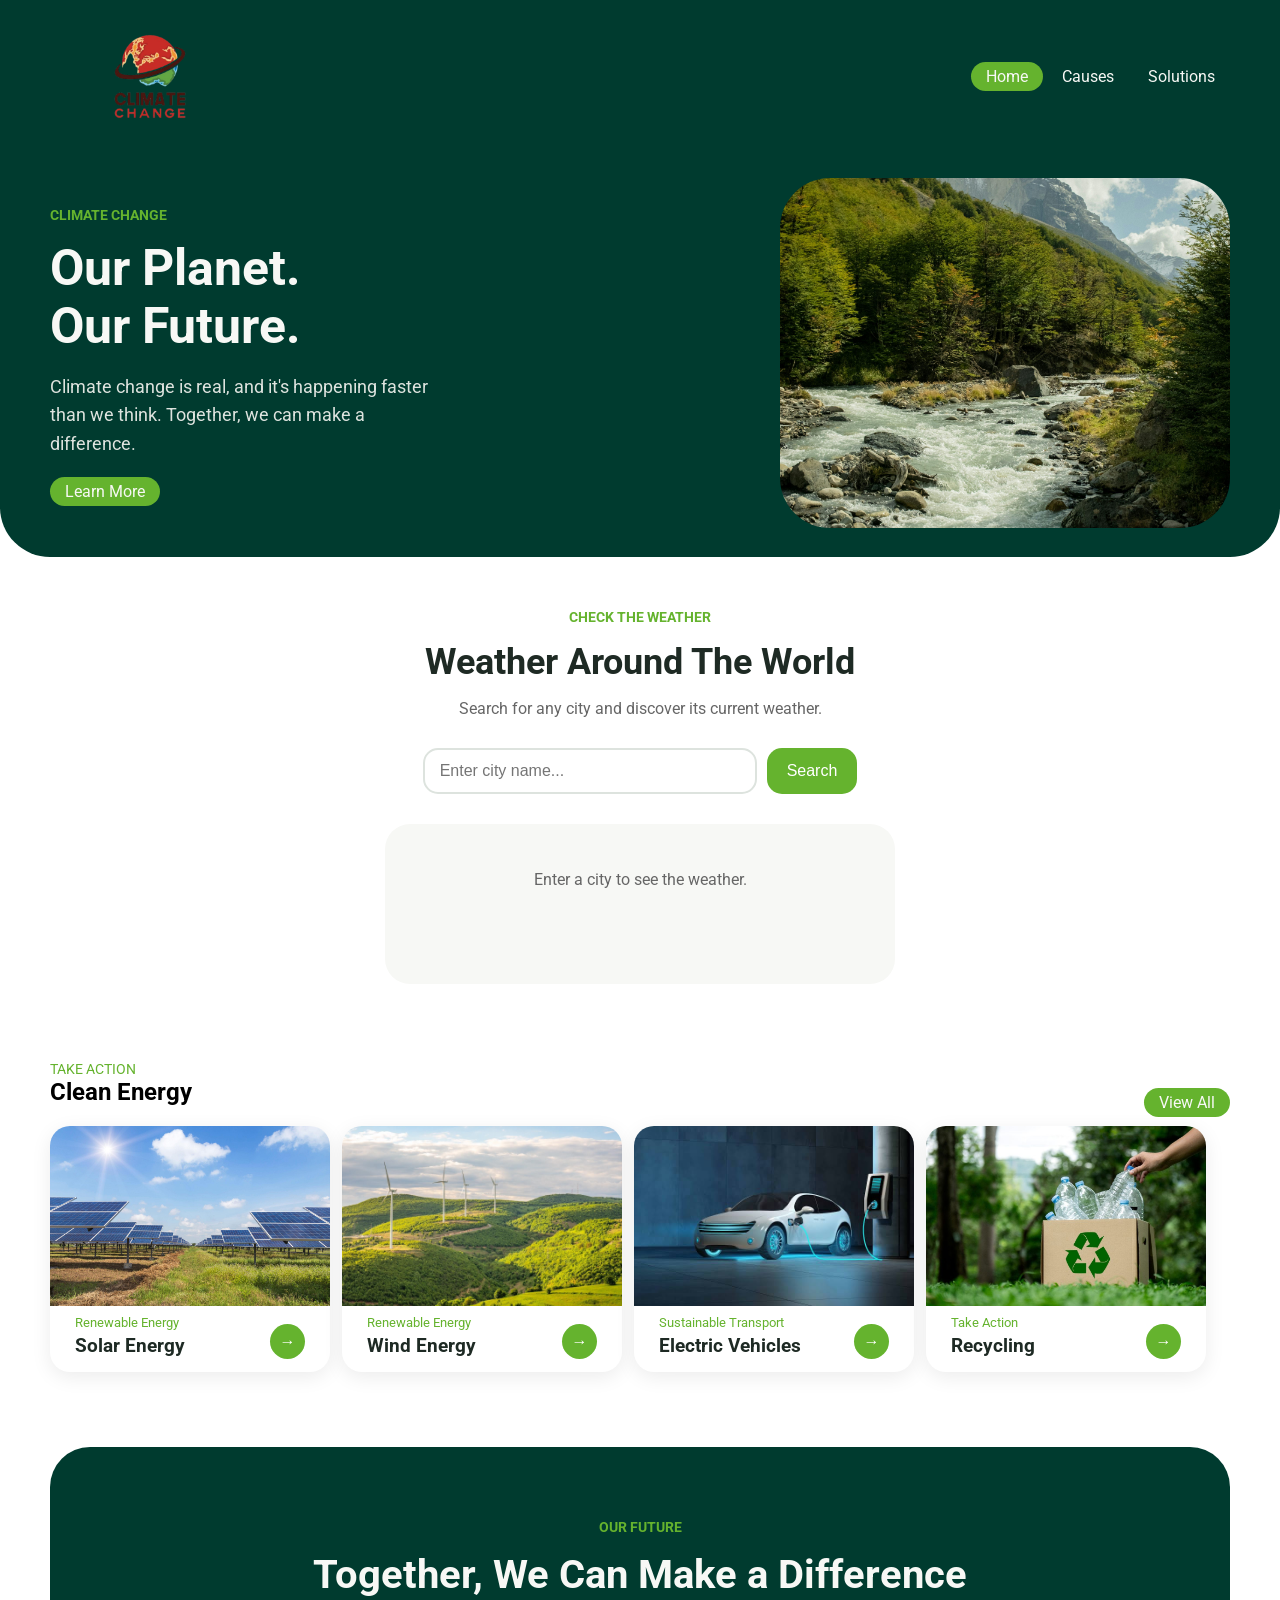
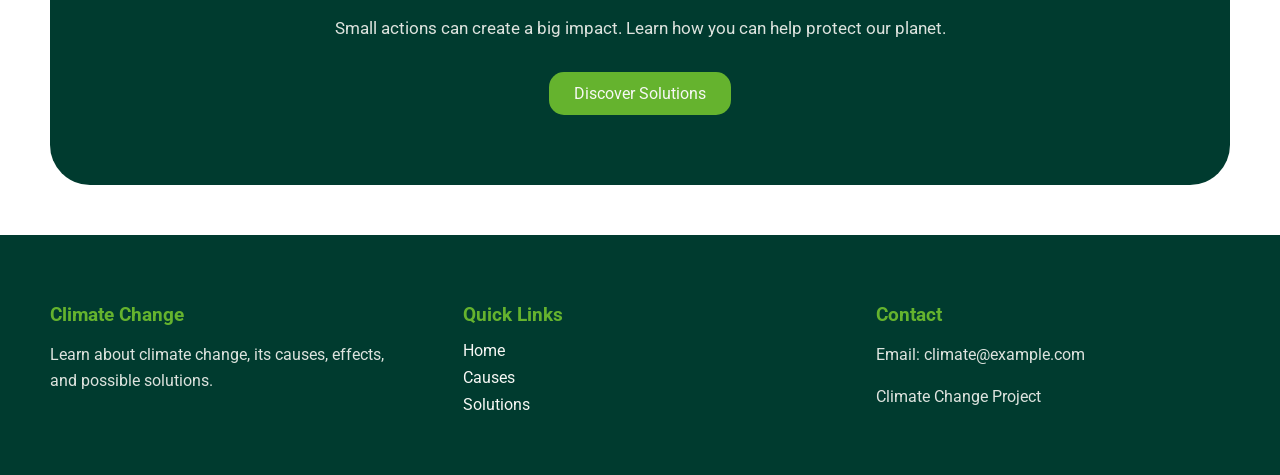
==== Climate change/html-main/index.html @ efa52acc "Add files via upload" ====
<!DOCTYPE html>
<html lang="en">

<head>
    <meta charset="UTF-8">
    <meta name="viewport" content="width=device-width, initial-scale=1.0">

    <link rel="preconnect" href="https://fonts.googleapis.com">
    <link rel="preconnect" href="https://fonts.gstatic.com" crossorigin>

    <link
        href="https://fonts.googleapis.com/css2?family=Roboto:wght@300;400;700;900&display=swap"
        rel="stylesheet"
    >

    <link rel="stylesheet" href="style.css">
<script src="script.js" defer></script>

    <title>Climate Change</title>
</head>

<body>

    <!-- HEADER -->
    <header class="header">

        <img
            class="logo"
            src="images/logo.png"
            alt="Climate Change Logo"
        >

        <nav class="header-links">
            <a href="index.html" >Home</a>
            <a href="causes.html">Causes</a>
            <a href="solutions.html">Solutions</a>
        </nav>

    </header>


    <!-- HERO -->
    <section class="landing-page">

        <div class="landing-page-left-section">

            <span>CLIMATE CHANGE</span>

            <h1>
                Our Planet.<br>
                Our Future.
            </h1>

            <p>
                Climate change is real, and it's happening faster
                than we think. Together, we can make a difference.
            </p>

            <a href="solutions.html" class="btn">
                Learn More
            </a>

        </div>


        <div class="landing-page-image-container">

            <img
                src="images/hero.jpg"
                alt="Natural landscape representing our planet"
            >

        </div>

    </section>

<!-- WEATHER -->

<section class="weather-section">

    <span>CHECK THE WEATHER</span>

    <h2>Weather Around The World</h2>

    <p>
        Search for any city and discover its current weather.
    </p>

    <div class="weather-search">

        <input
            type="text"
            id="cityInput"
            placeholder="Enter city name..."
        >

       <button type="button" id="searchButton">
    Search
</button>

    </div>


    <div id="weatherResult" class="weather-result">

        <p class="weather-message">
            Enter a city to see the weather.
        </p>

    </div>

</section>

    <!-- CLEAN ENERGY -->
    <section class="trending-container">

        <span>TAKE ACTION</span>

        <div class="trending-header">

            <h2>Clean Energy</h2>

            <a href="solutions.html" class="btn">
                View All
            </a>

        </div>


        <div class="trending-cards">

            <!-- CARD 1 -->
            <div class="card">

                <img
                    class="thumb"
                    src="images/solar-panels.jpg"
                    alt="Solar panels"
                >

                <div class="card-info">

                    <div class="card-name">
                        <p>Renewable Energy</p>
                        <h3>Solar Energy</h3>
                    </div>

                    <a href="solutions.html" class="card-button">
                        →
                    </a>

                </div>

            </div>


            <!-- CARD 2 -->
            <div class="card">

                <img
                    class="thumb"
                    src="images/wind-energy.jpg"
                    alt="Wind turbines"
                >

                <div class="card-info">

                    <div class="card-name">
                        <p>Renewable Energy</p>
                        <h3>Wind Energy</h3>
                    </div>

                    <a href="solutions.html" class="card-button">
                        →
                    </a>

                </div>

            </div>


            <!-- CARD 3 -->
            <div class="card">

                <img
                    class="thumb"
                    src="images/electric-car.jpg"
                    alt="Electric car"
                >

                <div class="card-info">

                    <div class="card-name">
                        <p>Sustainable Transport</p>
                        <h3>Electric Vehicles</h3>
                    </div>

                    <a href="solutions.html" class="card-button">
                        →
                    </a>

                </div>

            </div>


            <!-- CARD 4 -->
            <div class="card">

                <img
                    class="thumb"
                    src="images/recycling.jpg"
                    alt="Recycling"
                >

                <div class="card-info">

                    <div class="card-name">
                        <p>Take Action</p>
                        <h3>Recycling</h3>
                    </div>

                    <a href="solutions.html" class="card-button">
                        →
                    </a>

                </div>

            </div>

        </div>

    </section>


    <!-- CTA -->
    <section class="cta">

        <div class="cta-content">

            <span>OUR FUTURE</span>

            <h2>
                Together, We Can Make a Difference
            </h2>

            <p>
                Small actions can create a big impact.
                Learn how you can help protect our planet.
            </p>

            <a href="solutions.html" class="btn">
                Discover Solutions
            </a>

        </div>

    </section>


    <!-- FOOTER -->
    <footer class="footer">

        <div class="footer-section">

            <h3>Climate Change</h3>

            <p>
                Learn about climate change, its causes,
                effects, and possible solutions.
            </p>

        </div>


        <div class="footer-section">

            <h3>Quick Links</h3>

            <a href="index.html">Home</a>
            <a href="causes.html">Causes</a>
            <a href="solutions.html">Solutions</a>

        </div>


        <div class="footer-section">

            <h3>Contact</h3>

            <p>Email: climate@example.com</p>
            <p>Climate Change Project</p>

        </div>

    </footer>

</body>

</html>
---- Climate change/html-main/style.css ----
body {
  margin: 0;
  font-family: "Roboto", sans-serif;
}


/* =========================
   HEADER
========================= */

.header {
  background-color: #003B2F;
  display: flex;
  justify-content: space-between;
  align-items: center;
  padding: 10px 50px;
}

.logo {
  width: 200px;
}

.header-links a {
  color: #F7F8F5;
  padding: 5px 15px;
  text-decoration: none;
  border-radius: 15px;
}

.header-links a:hover {
  background-color: #65B32E;
}

.header-links a.active {
  background-color: #65B32E;
}


/* =========================
   BUTTON
========================= */

.btn {
  background-color: #65B32E;
  border-radius: 15px;
  padding: 5px 15px;
  color: #F7F8F5;
  border: none;
  text-decoration: none;
  display: inline-block;
}

.btn:hover {
  background-color: #4F9225;
}


/* =========================
   HERO
========================= */

.landing-page {
  background-color: #003B2F;
  display: flex;
  justify-content: space-between;
  align-items: center;
  padding: 25px 50px;
  color: #F7F8F5;
  border-radius: 0 0 50px 50px;
}

.landing-page-left-section {
  width: 400px;
}

.landing-page-left-section span {
  color: #65B32E;
  text-transform: uppercase;
  font-size: 14px;
  font-weight: 700;
}

.landing-page-left-section h1 {
  font-size: 50px;
  margin: 15px 0;
}

.landing-page-left-section p {
  font-size: 18px;
  line-height: 1.6;
  color: #DDE3DE;
}

.landing-page-image-container img {
  width: 450px;
  height: 350px;
  object-fit: cover;
  border-radius: 50px;
}


/* =========================
   CLEAN ENERGY
========================= */

.trending-container {
  padding: 25px 50px;
}

.trending-container > span {
  color: #65B32E;
  text-transform: uppercase;
  font-size: 14px;
}

.trending-header {
  display: flex;
  justify-content: space-between;
  align-items: center;
}

.trending-header h2 {
  margin-top: 0;
}

.trending-cards {
  display: flex;
  gap: 12px;
}

.card {
  width: 280px;
  background-color: #FFFFFF;
  border-radius: 20px;
  overflow: hidden;
  box-shadow: 0 5px 20px rgba(0, 0, 0, 0.08);
}

.card .thumb {
  width: 100%;
  height: 180px;
  object-fit: cover;
}

.card-info {
  display: flex;
  justify-content: space-between;
  align-items: center;
  padding: 5px 25px;
}

.card-name p {
  color: #65B32E;
  font-size: 13px;
  margin: 0;
}

.card-name h3 {
  margin: 5px 0 10px;
  color: #1E2A24;
}

.card-button {
  text-decoration: none;
  background-color: #65B32E;
  color: white;
  width: 35px;
  height: 35px;
  border-radius: 50%;
  display: flex;
  justify-content: center;
  align-items: center;
}


/* =========================
   CTA
========================= */

.cta {
  margin: 50px;
  padding: 70px 30px;
  background-color: #003B2F;
  border-radius: 40px;
  text-align: center;
  color: #F7F8F5;
}

.cta-content {
  max-width: 700px;
  margin: auto;
}

.cta-content span {
  color: #65B32E;
  font-size: 14px;
  font-weight: 700;
  text-transform: uppercase;
}

.cta-content h2 {
  font-size: 40px;
  margin: 15px 0;
}

.cta-content p {
  color: #DDE3DE;
  font-size: 17px;
  line-height: 1.6;
  margin-bottom: 30px;
}

.cta .btn {
  padding: 12px 25px;
}


/* =========================
   FOOTER
========================= */

.footer {
  background-color: #003B2F;
  color: #F7F8F5;
  padding: 50px;
  display: flex;
  justify-content: space-between;
  gap: 50px;
  margin-top: 50px;
}

.footer-section {
  width: 30%;
}

.footer-section h3 {
  margin-bottom: 15px;
  color: #65B32E;
}

.footer-section p {
  color: #DDE3DE;
  line-height: 1.6;
}

.footer-section a {
  display: block;
  color: #F7F8F5;
  text-decoration: none;
  margin: 8px 0;
}

.footer-section a:hover {
  color: #65B32E;
}

/* =========================
   WEATHER
========================= */

.weather-section {
  padding: 50px;
  text-align: center;
}

.weather-section > span {
  color: #65B32E;
  font-size: 14px;
  font-weight: 700;
  text-transform: uppercase;
}

.weather-section h2 {
  color: #1E2A24;
  font-size: 36px;
  margin: 15px 0 10px;
}

.weather-section > p {
  color: #666;
  margin-bottom: 30px;
}

.weather-search {
  display: flex;
  justify-content: center;
  gap: 10px;
  margin-bottom: 30px;
}

.weather-search input {
  width: 300px;
  padding: 12px 15px;
  border: 2px solid #DDE3DE;
  border-radius: 15px;
  font-size: 16px;
  outline: none;
}

.weather-search input:focus {
  border-color: #65B32E;
}

.weather-search button {
  background-color: #65B32E;
  color: white;
  border: none;
  border-radius: 15px;
  padding: 12px 20px;
  font-size: 16px;
  cursor: pointer;
}

.weather-search button:hover {
  background-color: #4F9225;
}

.weather-result {
  max-width: 450px;
  margin: auto;
  background-color: #F7F8F5;
  border-radius: 25px;
  padding: 30px;
  min-height: 100px;
}

.weather-message {
  color: #666;
}

.weather-city {
  color: #003B2F;
  font-size: 28px;
  margin: 0 0 10px;
}

.weather-temperature {
  color: #65B32E;
  font-size: 45px;
  font-weight: 700;
  margin: 10px 0;
}

.weather-description {
  color: #555;
  font-size: 18px;
  text-transform: capitalize;
}

.weather-details {
  display: flex;
  justify-content: space-around;
  margin-top: 25px;
  color: #1E2A24;
}

.weather-error {
  color: #D32F2F;
  font-weight: 700;
}

/* =========================
   MOBILE
========================= */

@media (max-width: 768px) {

  /* HEADER */

  .header {
    padding: 10px 20px;
    flex-direction: column;
    gap: 15px;
  }

  .logo {
    width: 150px;
  }

.header-links {
    display: none;
}
.weather-section {
  padding: 40px 20px;
}

.weather-section h2 {
  font-size: 30px;
}

.weather-search {
  flex-direction: column;
  align-items: center;
}

.weather-search input {
  width: 100%;
  max-width: 350px;
  box-sizing: border-box;
}

.weather-search button {
  width: 150px;
}

.weather-result {
  width: 100%;
  box-sizing: border-box;
}

.weather-details {
  flex-direction: column;
  gap: 15px;
}


  /* HERO */

  .landing-page {
    flex-direction: column;
    padding: 40px 20px;
    text-align: center;
    gap: 30px;
  }

  .landing-page-left-section {
    width: 100%;
  }

  .landing-page-left-section h1 {
    font-size: 40px;
  }

  .landing-page-image-container img {
    width: 100%;
    max-width: 450px;
  }


  /* CLEAN ENERGY */

  .trending-container {
    padding: 25px 20px;
  }

  .trending-cards {
    flex-wrap: wrap;
    justify-content: center;
  }

  .card {
    width: 100%;
    max-width: 350px;
  }


  /* CTA */

  .cta {
    margin: 30px 20px;
    padding: 50px 20px;
  }

  .cta-content h2 {
    font-size: 30px;
  }


  /* FOOTER */

  .footer {
    flex-direction: column;
    padding: 40px 20px;
    gap: 30px;
  }

  .footer-section {
    width: 100%;
  }

}
/* =========================
   MOBILE MENU BUTTON
========================= */

.menu-button {
  display: none;
  background-color: #65B32E;
  color: #F7F8F5;
  border: none;
  border-radius: 10px;
  font-size: 24px;
  padding: 5px 12px;
  cursor: pointer;
}


/* =========================
   BACK TO TOP
========================= */

.back-to-top {
  position: fixed;
  right: 25px;
  bottom: 25px;

  width: 45px;
  height: 45px;

  border: none;
  border-radius: 50%;

  background-color: #65B32E;
  color: #FFFFFF;

  font-size: 22px;
  cursor: pointer;

  display: none;

  z-index: 1000;
}

.back-to-top.show {
  display: block;
}

.back-to-top:hover {
  background-color: #4F9225;
}


/* =========================
   MOBILE
========================= */

@media (max-width: 768px) {

  .header {
    position: relative;
  }

  .menu-button {
    display: block;
  }

  .header-links {
    display: none;
    width: 100%;
    flex-direction: column;
    align-items: center;
    gap: 5px;
  }

  .header-links.show {
    display: flex;
  }

}
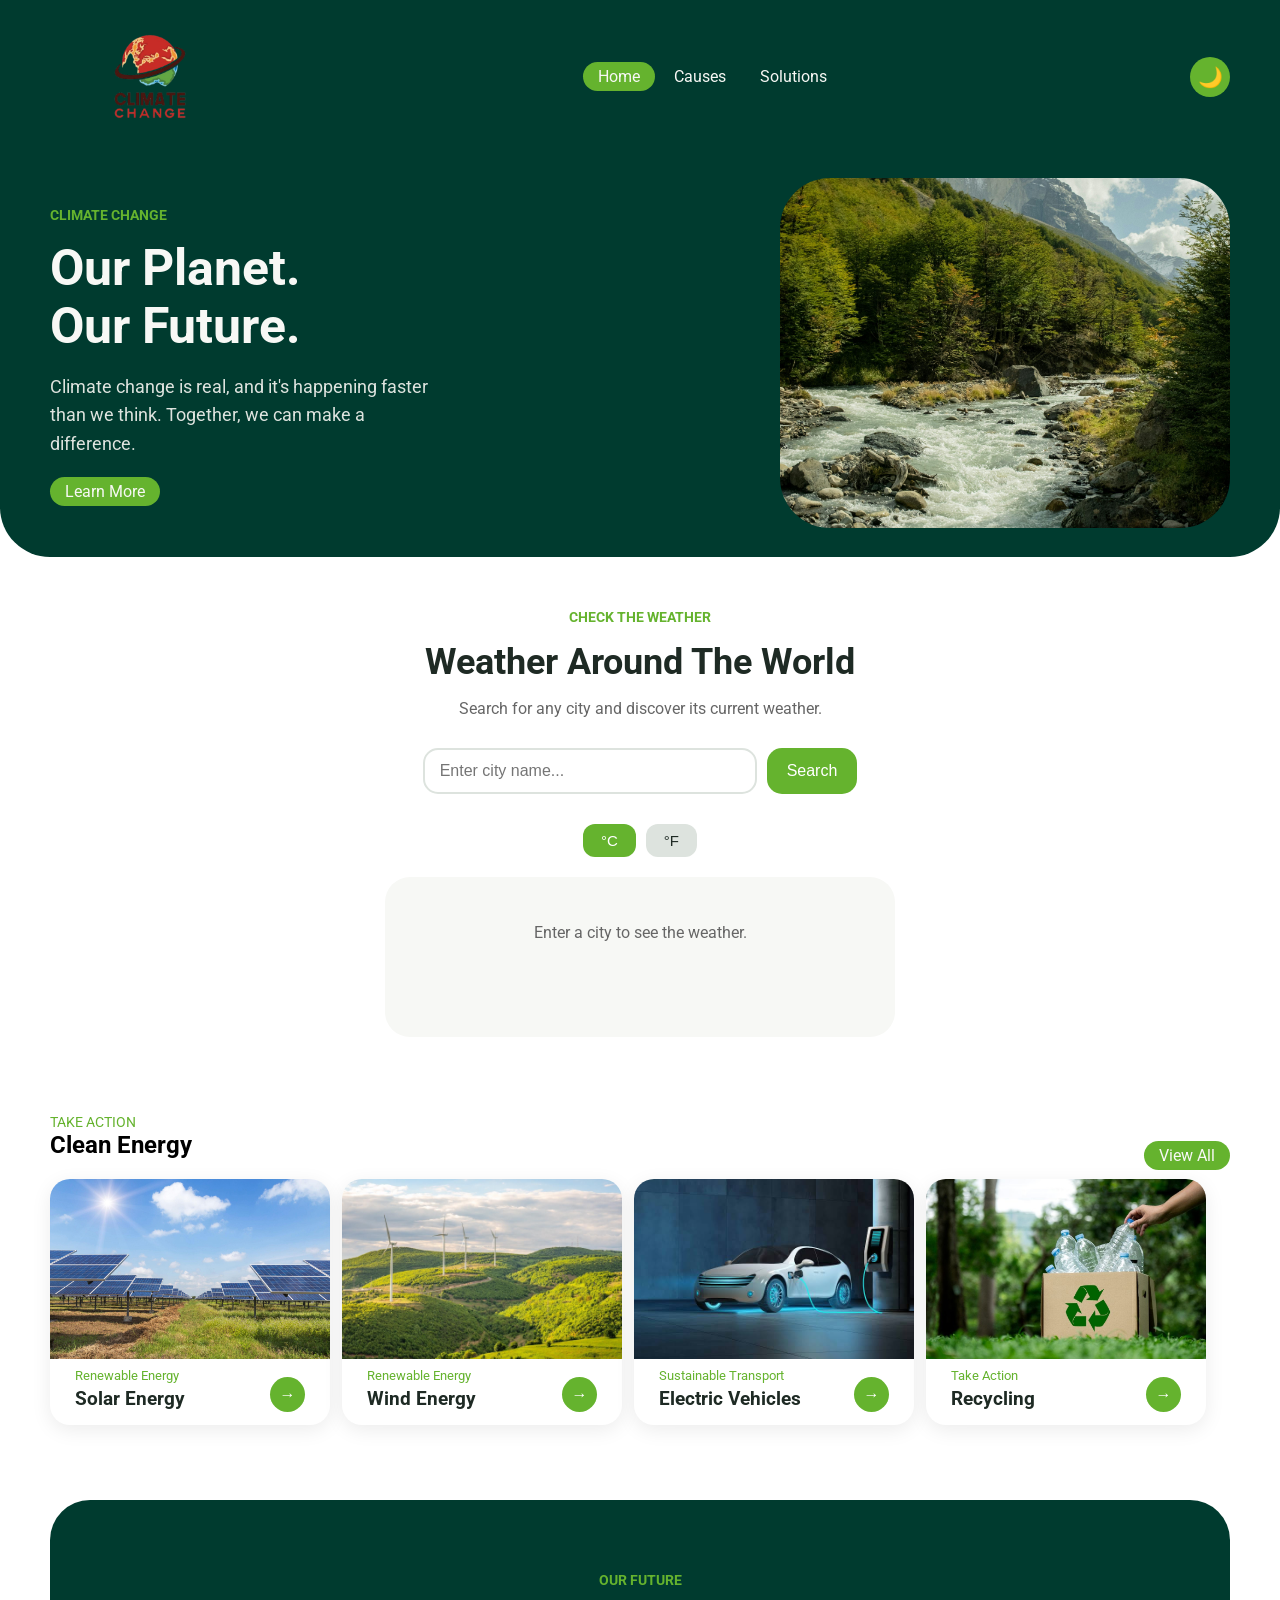
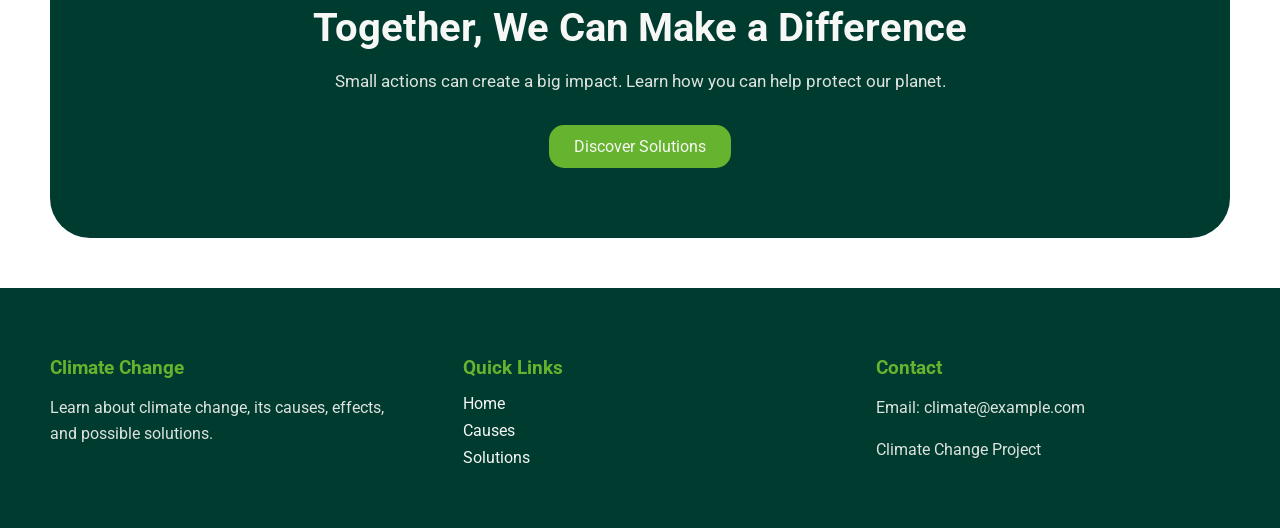
==== commit 984c5593: "Add files via upload" ====
--- a/Climate change/html-main/index.html
+++ b/Climate change/html-main/index.html
@@ -36,6 +36,10 @@
             <a href="solutions.html">Solutions</a>
         </nav>
 
+         <button id="themeButton" class="theme-button">
+        🌙
+    </button>
+
     </header>
 
 
@@ -94,12 +98,23 @@
             placeholder="Enter city name..."
         >
 
-       <button type="button" id="searchButton">
-    Search
-</button>
+        <button type="button" id="searchButton">
+            Search
+        </button>
 
     </div>
 
+    <div class="temperature-buttons">
+
+        <button id="celsiusButton" class="unit-button active-unit">
+            °C
+        </button>
+
+        <button id="fahrenheitButton" class="unit-button">
+            °F
+        </button>
+
+    </div>
 
     <div id="weatherResult" class="weather-result">
 
--- a/Climate change/html-main/style.css
+++ b/Climate change/html-main/style.css
@@ -556,4 +556,178 @@
     display: flex;
   }
 
+}
+
+/* =========================
+   THEME BUTTON
+========================= */
+
+.theme-button {
+  background-color: #65B32E;
+  color: white;
+  border: none;
+  width: 40px;
+  height: 40px;
+  border-radius: 50%;
+  font-size: 20px;
+  cursor: pointer;
+  margin-left: 15px;
+}
+
+.theme-button:hover {
+  background-color: #4F9225;
+}
+
+
+/* =========================
+   TEMPERATURE BUTTONS
+========================= */
+
+.temperature-buttons {
+  display: flex;
+  justify-content: center;
+  gap: 10px;
+  margin-bottom: 20px;
+}
+
+.unit-button {
+  background-color: #DDE3DE;
+  color: #1E2A24;
+  border: none;
+  padding: 8px 18px;
+  border-radius: 12px;
+  cursor: pointer;
+  font-size: 15px;
+}
+
+.unit-button:hover {
+  background-color: #65B32E;
+  color: white;
+}
+
+.active-unit {
+  background-color: #65B32E;
+  color: white;
+}
+
+
+/* =========================
+   DARK MODE
+========================= */
+
+body.dark-mode {
+  background-color: #121B17;
+  color: #F7F8F5;
+}
+
+
+/* Header */
+
+body.dark-mode .header {
+  background-color: #071C16;
+}
+
+
+/* Landing Page */
+
+body.dark-mode .landing-page {
+  background-color: #071C16;
+}
+
+
+/* General text */
+
+body.dark-mode .trending-container h2,
+body.dark-mode .weather-section h2 {
+  color: #F7F8F5;
+}
+
+
+/* Weather */
+
+body.dark-mode .weather-section > p {
+  color: #B8C2BC;
+}
+
+body.dark-mode .weather-result {
+  background-color: #1C2923;
+}
+
+body.dark-mode .weather-message {
+  color: #B8C2BC;
+}
+
+body.dark-mode .weather-city {
+  color: #F7F8F5;
+}
+
+body.dark-mode .weather-description {
+  color: #B8C2BC;
+}
+
+body.dark-mode .weather-details {
+  color: #F7F8F5;
+}
+
+
+/* Weather input */
+
+body.dark-mode .weather-search input {
+  background-color: #1C2923;
+  color: white;
+  border-color: #3B4A43;
+}
+
+body.dark-mode .weather-search input::placeholder {
+  color: #9AA59F;
+}
+
+
+/* Temperature buttons */
+
+body.dark-mode .unit-button {
+  background-color: #3B4A43;
+  color: #F7F8F5;
+}
+
+
+/* Cards */
+
+body.dark-mode .card {
+  background-color: #1C2923;
+}
+
+body.dark-mode .card-name h3 {
+  color: #F7F8F5;
+}
+
+
+/* CTA */
+
+body.dark-mode .cta {
+  background-color: #071C16;
+}
+
+
+/* Footer */
+
+body.dark-mode .footer {
+  background-color: #071C16;
+}
+
+
+/* =========================
+   MOBILE THEME BUTTON
+========================= */
+
+@media (max-width: 768px) {
+
+  .theme-button {
+    margin-left: 0;
+  }
+
+  .temperature-buttons {
+    margin-top: 10px;
+  }
+
 }
